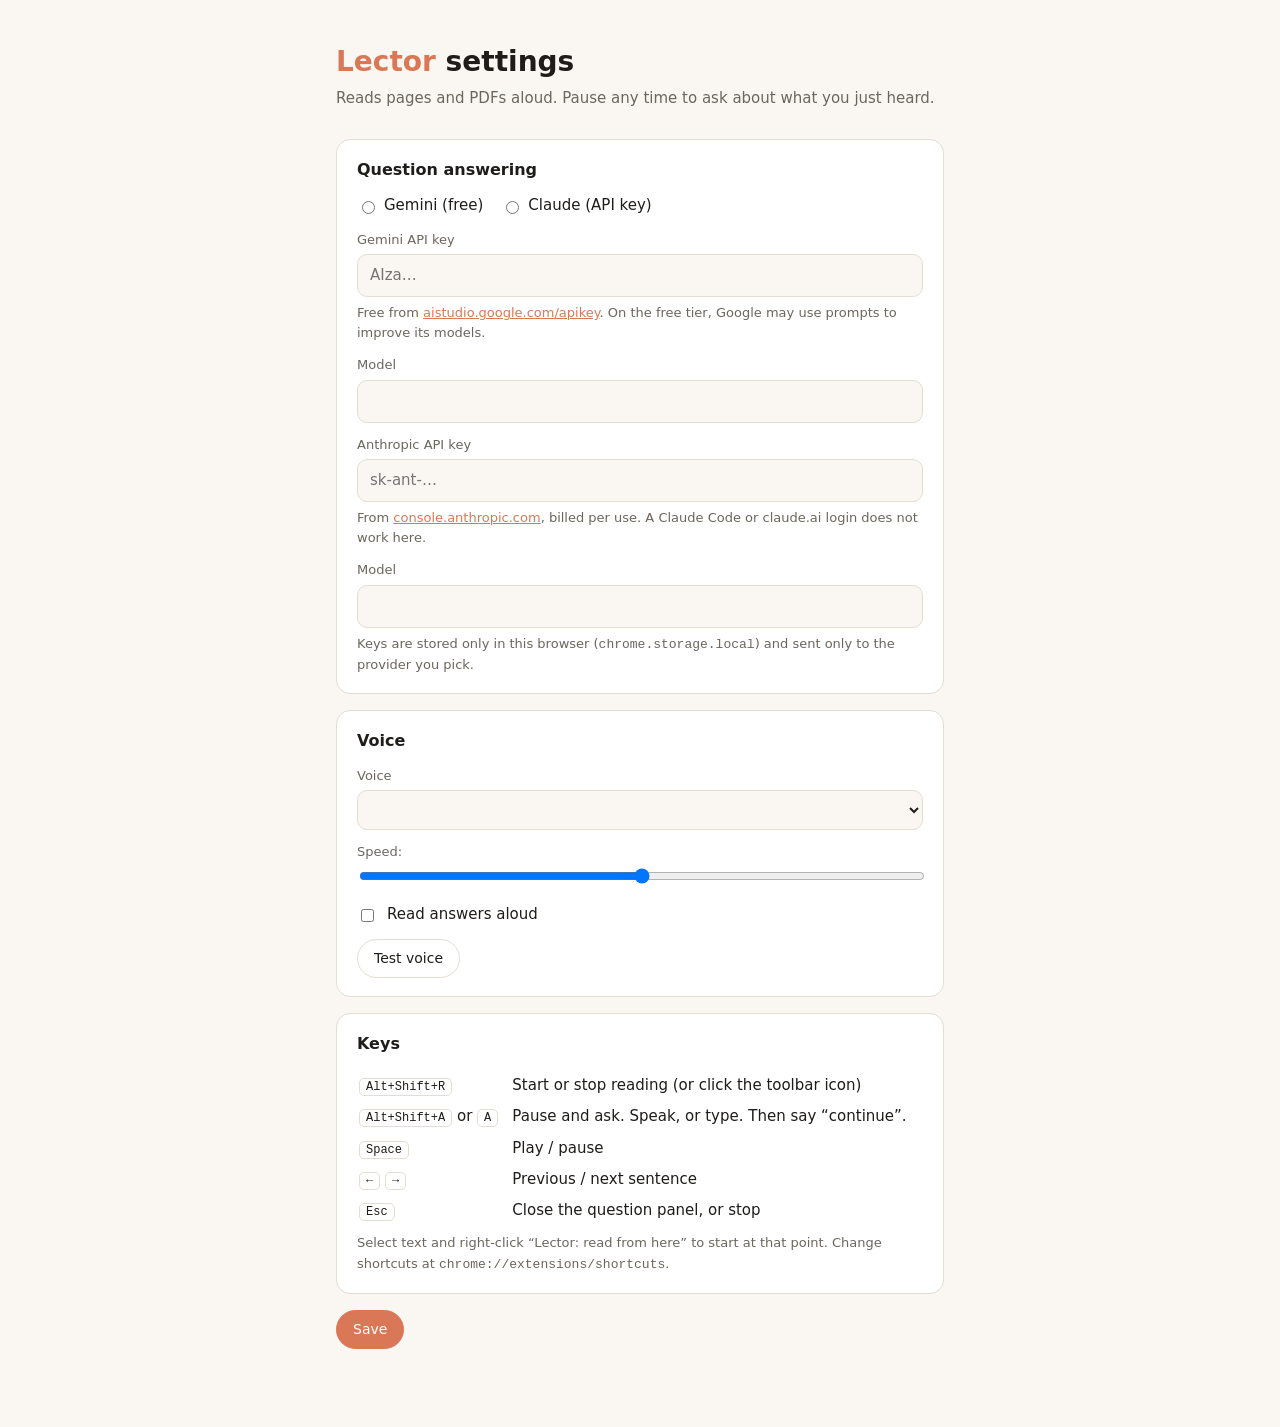
==== src/options.html @ faf39a5d "Lector: read-aloud extension for pages and PDFs with pause-and-ask" ====
<!doctype html>
<html lang="en">
<head>
<meta charset="utf-8">
<meta name="viewport" content="width=device-width, initial-scale=1">
<title>Lector settings</title>
<style>
  :root{--bg:#faf7f2;--ink:#1f1d1a;--mute:#6b665e;--card:#fff;--line:#e4ddd2;--acc:#d97757;color-scheme:light}
  @media (prefers-color-scheme: dark){:root{--bg:#14130f;--ink:#f3efe8;--mute:#a39d93;--card:#1d1b17;--line:#2c2a25;color-scheme:dark}}
  *{box-sizing:border-box}
  body{margin:0;background:var(--bg);color:var(--ink);font:15px/1.55 ui-sans-serif,system-ui,-apple-system,"Segoe UI",sans-serif}
  main{max-width:640px;margin:0 auto;padding:40px 16px 80px}
  h1{font-size:28px;margin:0 0 4px} h1 span{color:var(--acc)}
  .lead{color:var(--mute);margin:0 0 28px}
  section{background:var(--card);border:1px solid var(--line);border-radius:14px;padding:18px 20px;margin-bottom:16px}
  h2{font-size:16px;margin:0 0 12px}
  label{display:block;font-size:13px;color:var(--mute);margin:12px 0 4px}
  input[type=text],input[type=password],select{width:100%;padding:9px 12px;border-radius:10px;border:1px solid var(--line);background:var(--bg);color:var(--ink);font:inherit}
  input:focus,select:focus{outline:2px solid var(--acc);outline-offset:-1px}
  .radio{display:flex;gap:18px;margin-top:4px} .radio label{display:flex;gap:6px;align-items:center;margin:0;color:var(--ink);font-size:15px}
  .row{display:flex;gap:10px;align-items:center}
  .hint{font-size:13px;color:var(--mute);margin:6px 0 0}
  a{color:var(--acc)}
  button{cursor:pointer;padding:8px 16px;border-radius:999px;border:1px solid var(--line);background:transparent;color:var(--ink);font:inherit;font-size:14px}
  button.primary{background:var(--acc);border-color:var(--acc);color:#fff}
  #saved{color:var(--mute);font-size:13px}
  kbd{font:12px ui-monospace,monospace;padding:1px 6px;border:1px solid var(--line);border-radius:5px}
  td{padding:3px 12px 3px 0;vertical-align:top}
</style>
</head>
<body>
<main>
  <h1><span>Lector</span> settings</h1>
  <p class="lead">Reads pages and PDFs aloud. Pause any time to ask about what you just heard.</p>

  <section>
    <h2>Question answering</h2>
    <div class="radio">
      <label><input type="radio" name="provider" value="gemini"> Gemini (free)</label>
      <label><input type="radio" name="provider" value="anthropic"> Claude (API key)</label>
    </div>
    <div id="gemini">
      <label for="geminiKey">Gemini API key</label>
      <input type="password" id="geminiKey" autocomplete="off" placeholder="AIza…">
      <p class="hint">Free from <a href="https://aistudio.google.com/apikey" target="_blank" rel="noopener">aistudio.google.com/apikey</a>.
        On the free tier, Google may use prompts to improve its models.</p>
      <label for="geminiModel">Model</label>
      <input type="text" id="geminiModel">
    </div>
    <div id="anthropic">
      <label for="anthropicKey">Anthropic API key</label>
      <input type="password" id="anthropicKey" autocomplete="off" placeholder="sk-ant-…">
      <p class="hint">From <a href="https://console.anthropic.com/settings/keys" target="_blank" rel="noopener">console.anthropic.com</a>, billed per use.
        A Claude Code or claude.ai login does not work here.</p>
      <label for="anthropicModel">Model</label>
      <input type="text" id="anthropicModel">
    </div>
    <p class="hint">Keys are stored only in this browser (<code>chrome.storage.local</code>) and sent only to the provider you pick.</p>
  </section>

  <section>
    <h2>Voice</h2>
    <label for="voiceURI">Voice</label>
    <select id="voiceURI"></select>
    <label for="rate">Speed: <span id="rateOut"></span></label>
    <input type="range" id="rate" min="0.7" max="2" step="0.05" style="width:100%">
    <label class="row" style="color:var(--ink);font-size:15px"><input type="checkbox" id="speakAnswers"> Read answers aloud</label>
    <div class="row" style="margin-top:12px"><button id="test">Test voice</button></div>
  </section>

  <section>
    <h2>Keys</h2>
    <table>
      <tr><td><kbd>Alt+Shift+R</kbd></td><td>Start or stop reading (or click the toolbar icon)</td></tr>
      <tr><td><kbd>Alt+Shift+A</kbd> or <kbd>A</kbd></td><td>Pause and ask. Speak, or type. Then say “continue”.</td></tr>
      <tr><td><kbd>Space</kbd></td><td>Play / pause</td></tr>
      <tr><td><kbd>←</kbd> <kbd>→</kbd></td><td>Previous / next sentence</td></tr>
      <tr><td><kbd>Esc</kbd></td><td>Close the question panel, or stop</td></tr>
    </table>
    <p class="hint">Select text and right-click “Lector: read from here” to start at that point. Change shortcuts at <code>chrome://extensions/shortcuts</code>.</p>
  </section>

  <div class="row"><button class="primary" id="save">Save</button><span id="saved"></span></div>
</main>
<script type="module" src="options.js"></script>
</body>
</html>
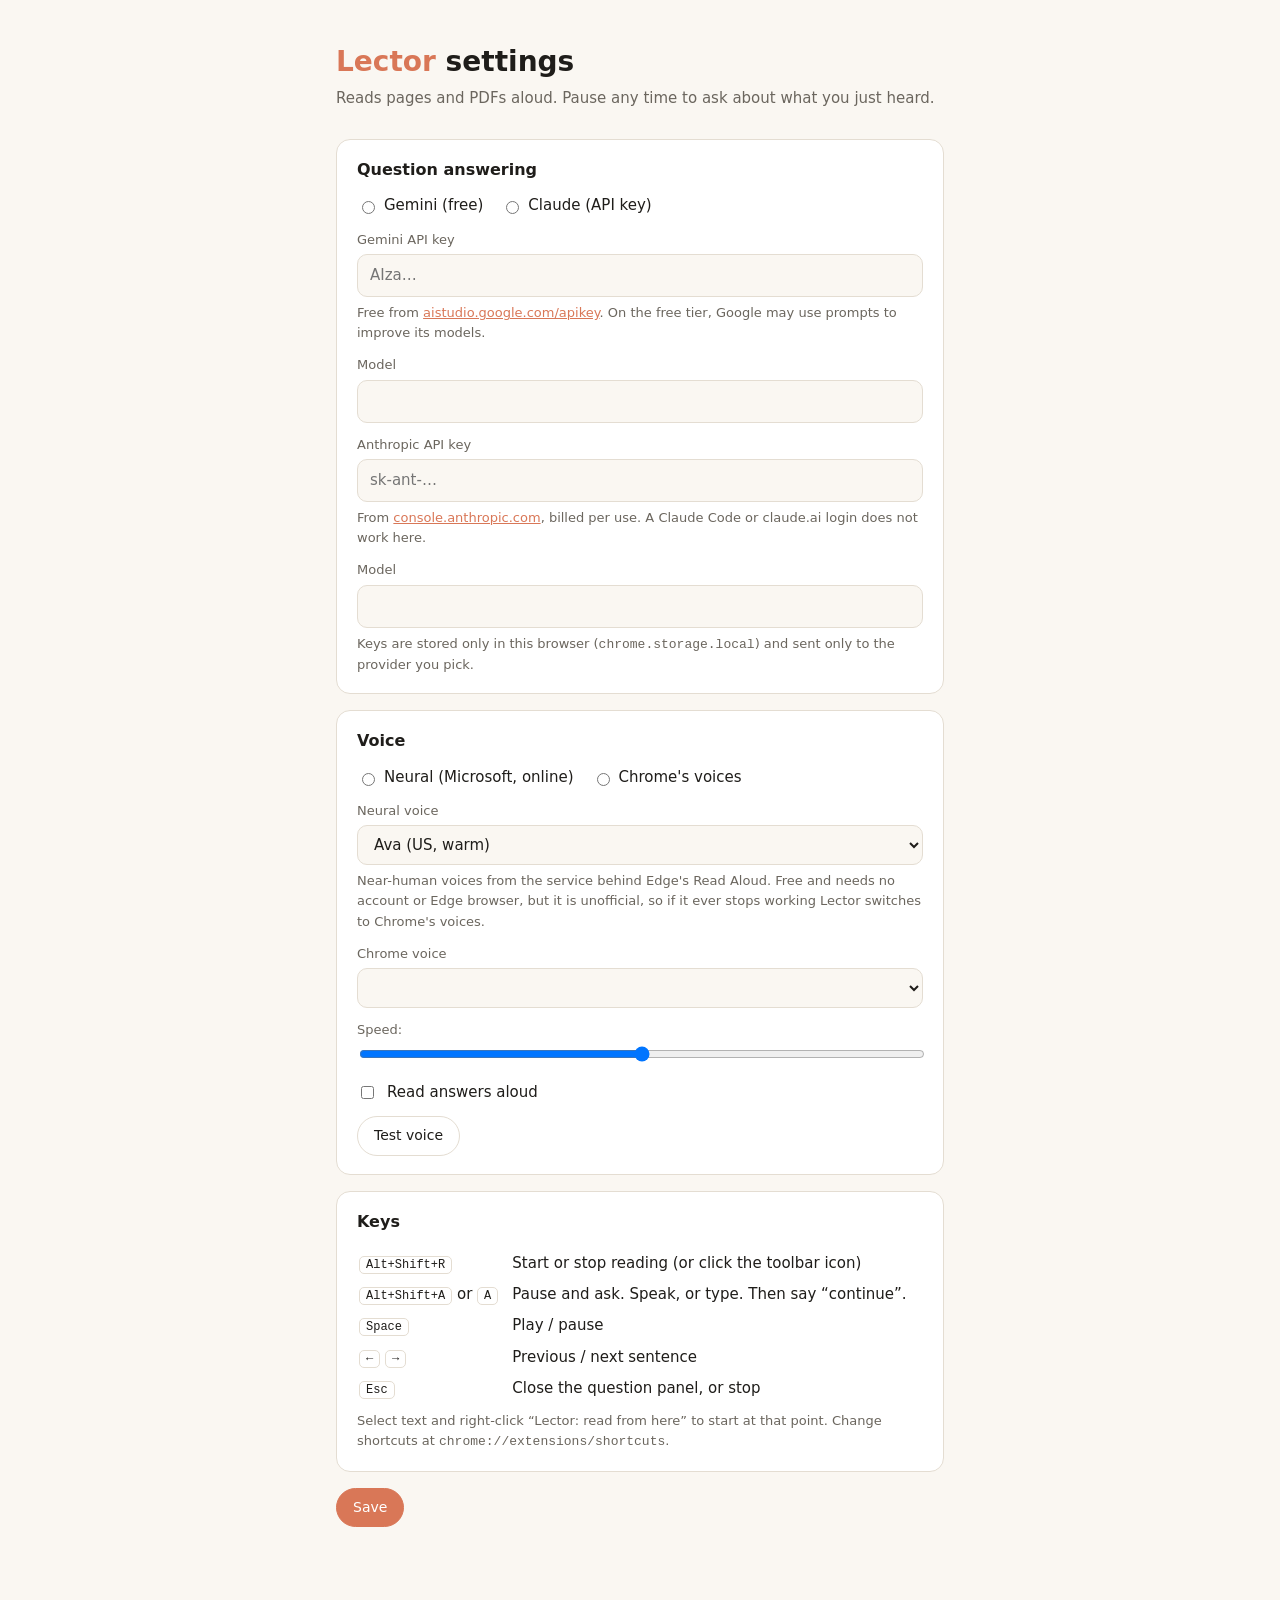
==== commit be71f18a: "Neural voices (Edge Read Aloud) with prefetch, offscreen playback and Chrome-voice fallback; closed " ====
--- a/src/options.html
+++ b/src/options.html
@@ -60,8 +60,20 @@
 
   <section>
     <h2>Voice</h2>
-    <label for="voiceURI">Voice</label>
-    <select id="voiceURI"></select>
+    <div class="radio">
+      <label><input type="radio" name="engine" value="edge"> Neural (Microsoft, online)</label>
+      <label><input type="radio" name="engine" value="browser"> Chrome's voices</label>
+    </div>
+    <div id="edgeBox">
+      <label for="edgeVoice">Neural voice</label>
+      <select id="edgeVoice"></select>
+      <p class="hint">Near-human voices from the service behind Edge's Read Aloud. Free and needs no account or
+        Edge browser, but it is unofficial, so if it ever stops working Lector switches to Chrome's voices.</p>
+    </div>
+    <div id="browserBox">
+      <label for="voiceURI">Chrome voice</label>
+      <select id="voiceURI"></select>
+    </div>
     <label for="rate">Speed: <span id="rateOut"></span></label>
     <input type="range" id="rate" min="0.7" max="2" step="0.05" style="width:100%">
     <label class="row" style="color:var(--ink);font-size:15px"><input type="checkbox" id="speakAnswers"> Read answers aloud</label>
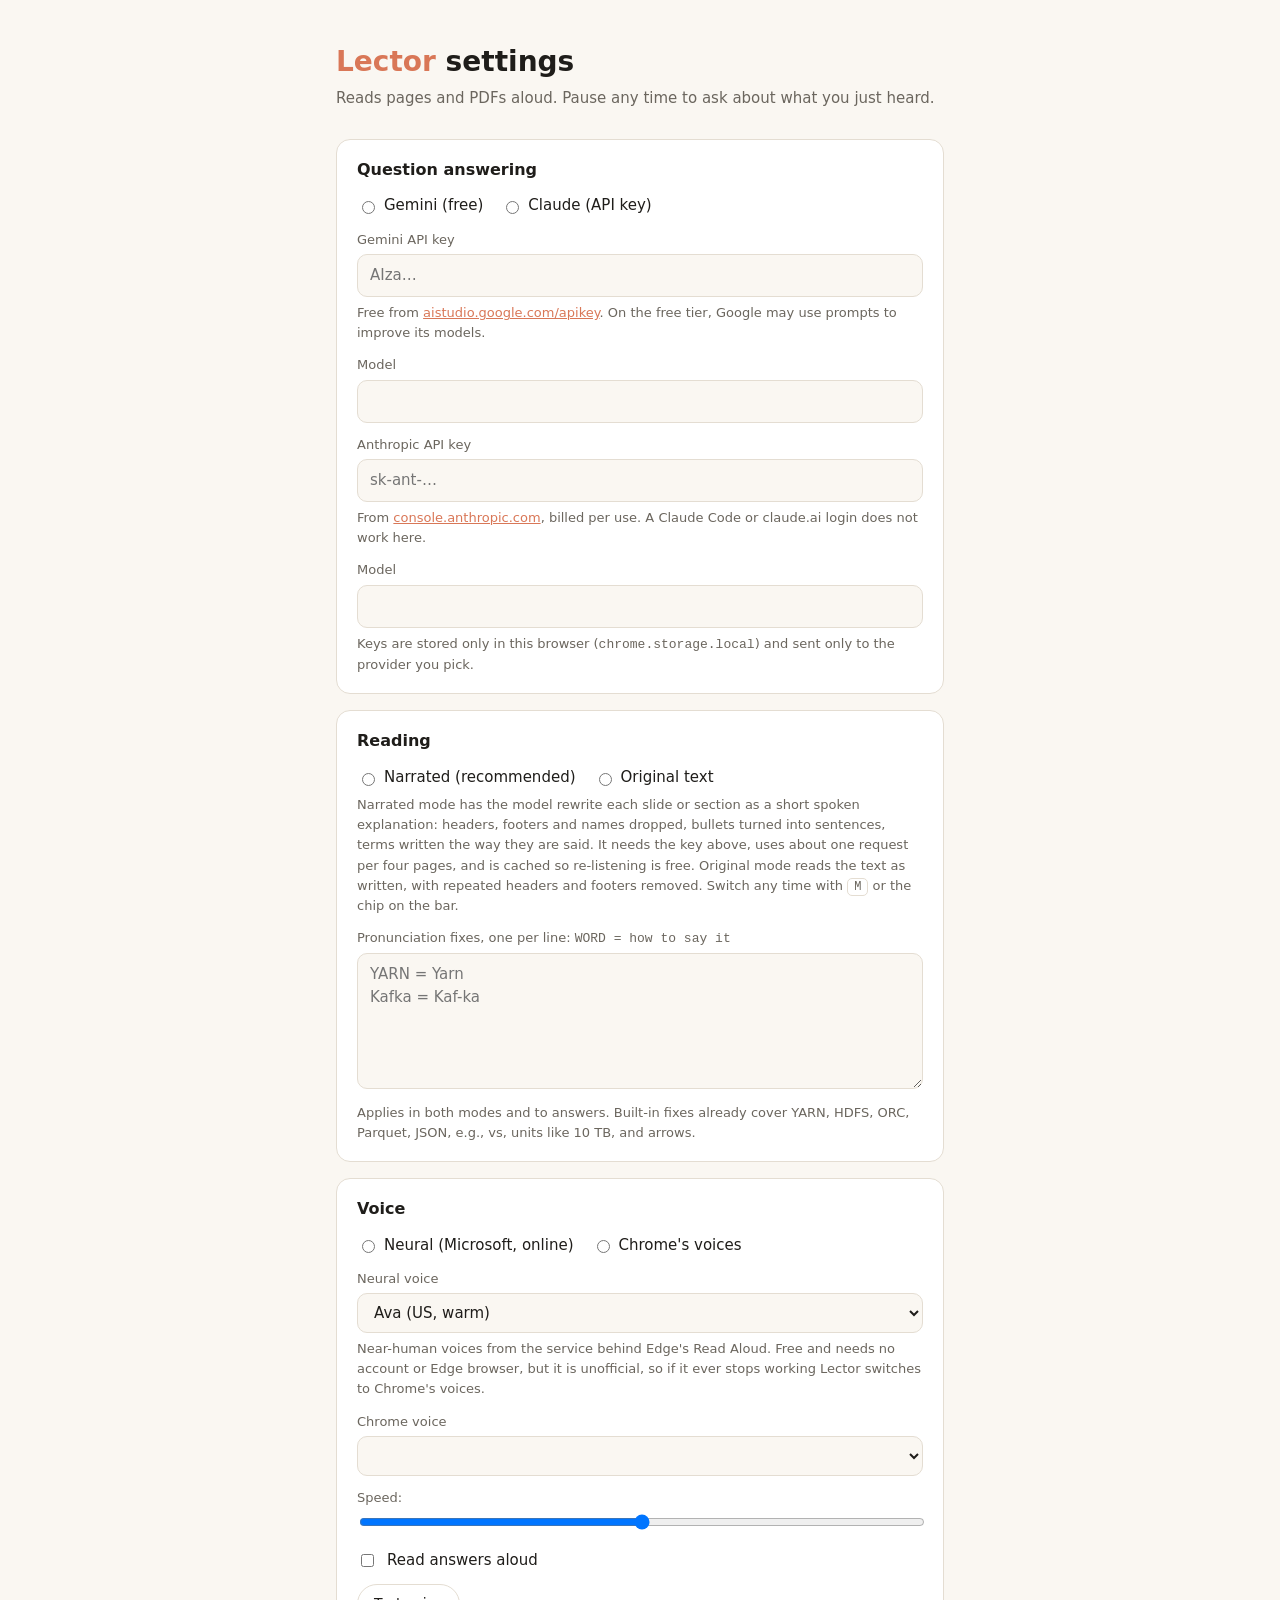
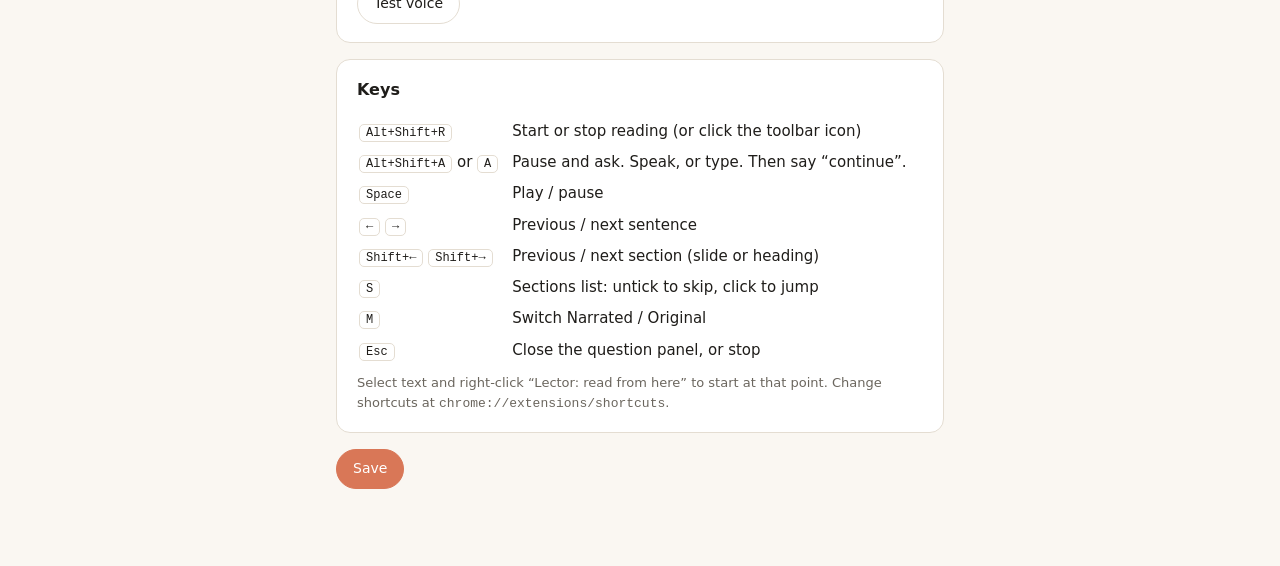
==== commit 34714f17: "Narrated mode, sections with skip and jump, header/footer removal, pronunciation fixes; fix offscree" ====
--- a/src/options.html
+++ b/src/options.html
@@ -15,7 +15,7 @@
   section{background:var(--card);border:1px solid var(--line);border-radius:14px;padding:18px 20px;margin-bottom:16px}
   h2{font-size:16px;margin:0 0 12px}
   label{display:block;font-size:13px;color:var(--mute);margin:12px 0 4px}
-  input[type=text],input[type=password],select{width:100%;padding:9px 12px;border-radius:10px;border:1px solid var(--line);background:var(--bg);color:var(--ink);font:inherit}
+  input[type=text],input[type=password],select,textarea{width:100%;padding:9px 12px;border-radius:10px;border:1px solid var(--line);background:var(--bg);color:var(--ink);font:inherit}
   input:focus,select:focus{outline:2px solid var(--acc);outline-offset:-1px}
   .radio{display:flex;gap:18px;margin-top:4px} .radio label{display:flex;gap:6px;align-items:center;margin:0;color:var(--ink);font-size:15px}
   .row{display:flex;gap:10px;align-items:center}
@@ -59,6 +59,22 @@
   </section>
 
   <section>
+    <h2>Reading</h2>
+    <div class="radio">
+      <label><input type="radio" name="mode" value="narrated"> Narrated (recommended)</label>
+      <label><input type="radio" name="mode" value="original"> Original text</label>
+    </div>
+    <p class="hint">Narrated mode has the model rewrite each slide or section as a short spoken explanation: headers,
+      footers and names dropped, bullets turned into sentences, terms written the way they are said. It needs
+      the key above, uses about one request per four pages, and is cached so re-listening is free.
+      Original mode reads the text as written, with repeated headers and footers removed. Switch any time with
+      <kbd>M</kbd> or the chip on the bar.</p>
+    <label for="lexicon">Pronunciation fixes, one per line: <code>WORD = how to say it</code></label>
+    <textarea id="lexicon" rows="5" placeholder="YARN = Yarn&#10;Kafka = Kaf-ka"></textarea>
+    <p class="hint">Applies in both modes and to answers. Built-in fixes already cover YARN, HDFS, ORC, Parquet, JSON, e.g., vs, units like 10 TB, and arrows.</p>
+  </section>
+
+  <section>
     <h2>Voice</h2>
     <div class="radio">
       <label><input type="radio" name="engine" value="edge"> Neural (Microsoft, online)</label>
@@ -87,6 +103,9 @@
       <tr><td><kbd>Alt+Shift+A</kbd> or <kbd>A</kbd></td><td>Pause and ask. Speak, or type. Then say “continue”.</td></tr>
       <tr><td><kbd>Space</kbd></td><td>Play / pause</td></tr>
       <tr><td><kbd>←</kbd> <kbd>→</kbd></td><td>Previous / next sentence</td></tr>
+      <tr><td><kbd>Shift+←</kbd> <kbd>Shift+→</kbd></td><td>Previous / next section (slide or heading)</td></tr>
+      <tr><td><kbd>S</kbd></td><td>Sections list: untick to skip, click to jump</td></tr>
+      <tr><td><kbd>M</kbd></td><td>Switch Narrated / Original</td></tr>
       <tr><td><kbd>Esc</kbd></td><td>Close the question panel, or stop</td></tr>
     </table>
     <p class="hint">Select text and right-click “Lector: read from here” to start at that point. Change shortcuts at <code>chrome://extensions/shortcuts</code>.</p>
